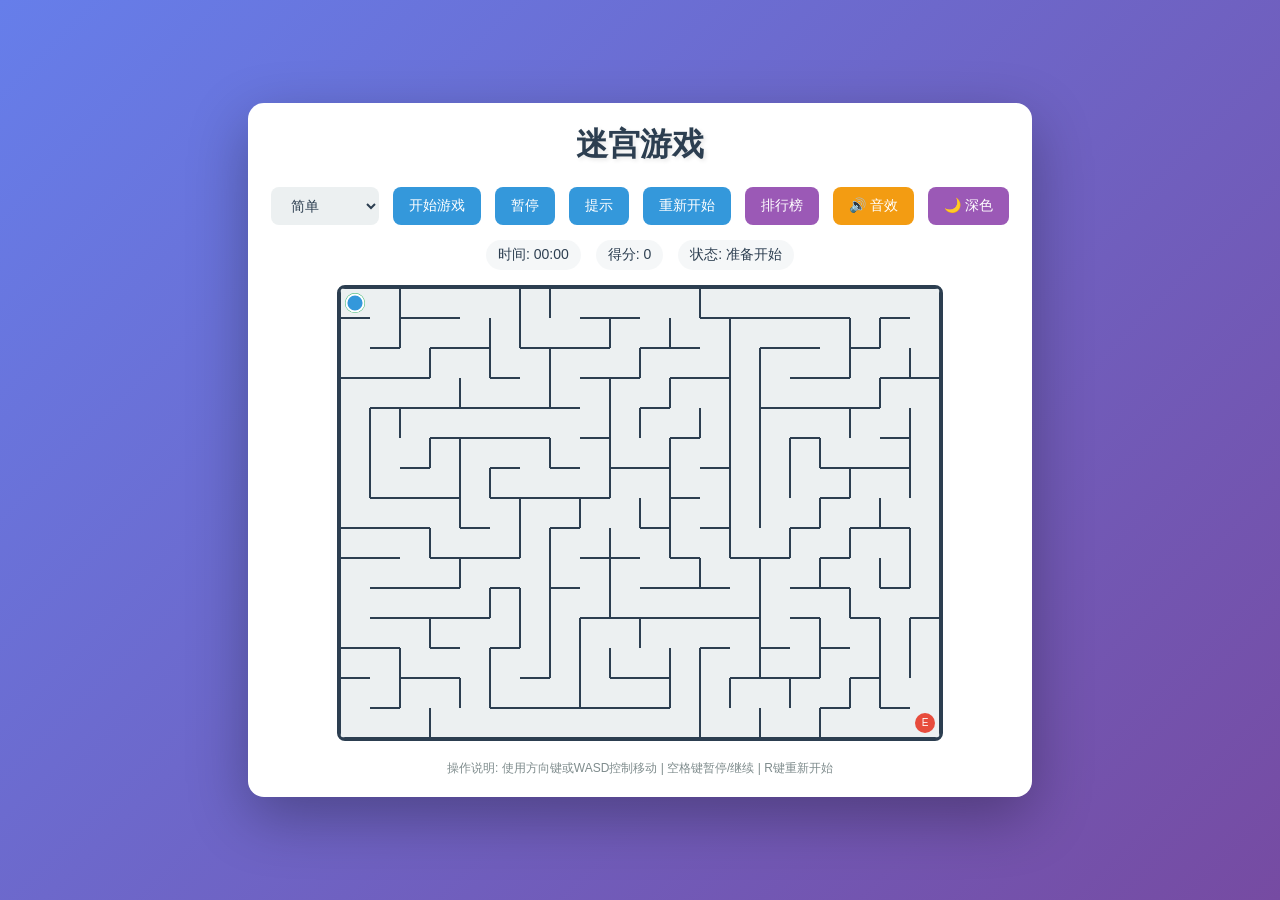
==== MazeGame.html @ a6cf8838 "修改文件名" ====
<!DOCTYPE html>
<html lang="zh-CN">
<head>
    <meta charset="UTF-8">
    <meta name="viewport" content="width=device-width, initial-scale=1.0">
    <title>迷宫游戏</title>
    <style>
        * {
            margin: 0;
            padding: 0;
            box-sizing: border-box;
        }

        :root {
            --bg-gradient-start: #667eea;
            --bg-gradient-end: #764ba2;
            --container-bg: white;
            --text-color: #2c3e50;
            --primary-color: #3498db;
            --success-color: #27ae60;
            --danger-color: #e74c3c;
        }

        body.dark-theme {
            --bg-gradient-start: #1a1a2e;
            --bg-gradient-end: #16213e;
            --container-bg: #1f1f3a;
            --text-color: #ecf0f1;
            --primary-color: #3498db;
            --success-color: #27ae60;
            --danger-color: #e74c3c;
        }

        body {
            font-family: 'Segoe UI', Tahoma, Geneva, Verdana, sans-serif;
            background: linear-gradient(135deg, var(--bg-gradient-start) 0%, var(--bg-gradient-end) 100%);
            min-height: 100vh;
            display: flex;
            justify-content: center;
            align-items: center;
            transition: all 0.3s ease;
        }

        .container {
            background: var(--container-bg);
            border-radius: 16px;
            padding: 20px;
            box-shadow: 0 20px 60px rgba(0, 0, 0, 0.3);
            text-align: center;
            max-width: 90vw;
        }

        header h1 {
            color: var(--text-color);
            margin-bottom: 20px;
            font-size: 2em;
            text-shadow: 2px 2px 4px rgba(0, 0, 0, 0.1);
        }

        .controls {
            margin-bottom: 15px;
            display: flex;
            flex-wrap: wrap;
            justify-content: center;
            gap: 8px;
        }

        .controls select,
        .controls button {
            padding: 10px 16px;
            margin: 0 3px;
            border: none;
            border-radius: 8px;
            font-size: 14px;
            cursor: pointer;
            transition: all 0.3s ease;
        }

        .controls select {
            background: #ecf0f1;
            color: #2c3e50;
        }

        body.dark-theme .controls select {
            background: #2c3e50;
            color: #ecf0f1;
        }

        .controls button {
            background: var(--primary-color);
            color: white;
        }

        .controls button:hover {
            transform: translateY(-2px);
            box-shadow: 0 4px 12px rgba(0, 0, 0, 0.2);
        }

        .controls button:active {
            transform: translateY(0);
        }

        .theme-btn {
            background: #9b59b6 !important;
        }

        .sound-btn {
            background: #f39c12 !important;
        }

        .status-bar {
            display: flex;
            justify-content: center;
            gap: 15px;
            margin-bottom: 15px;
            font-size: 14px;
            color: var(--text-color);
            flex-wrap: wrap;
        }

        .status-item {
            background: rgba(236, 240, 241, 0.5);
            padding: 6px 12px;
            border-radius: 20px;
        }

        body.dark-theme .status-item {
            background: rgba(44, 62, 80, 0.5);
        }

        #mazeCanvas {
            border: 3px solid #2c3e50;
            border-radius: 8px;
            background: #ecf0f1;
            max-width: 100%;
            touch-action: none;
        }

        .instructions {
            margin-top: 15px;
            color: #7f8c8d;
            font-size: 12px;
        }

        .modal {
            display: none;
            position: fixed;
            z-index: 1000;
            left: 0;
            top: 0;
            width: 100%;
            height: 100%;
            background-color: rgba(0, 0, 0, 0.7);
            justify-content: center;
            align-items: center;
        }

        .modal-content {
            background: var(--container-bg);
            padding: 30px;
            border-radius: 16px;
            text-align: center;
            animation: fadeIn 0.3s ease;
            max-width: 90%;
            width: 320px;
        }

        @keyframes fadeIn {
            from {
                opacity: 0;
                transform: scale(0.8);
            }
            to {
                opacity: 1;
                transform: scale(1);
            }
        }

        .modal-content h2 {
            color: var(--success-color);
            margin-bottom: 15px;
            font-size: 1.8em;
        }

        .modal-content p {
            color: var(--text-color);
            font-size: 1.1em;
            margin-bottom: 10px;
        }

        .modal-content button {
            margin-top: 15px;
            padding: 10px 30px;
            font-size: 14px;
            background: var(--success-color);
            color: white;
            border: none;
            border-radius: 8px;
            cursor: pointer;
            transition: all 0.3s ease;
        }

        .modal-content button:hover {
            transform: translateY(-2px);
            box-shadow: 0 4px 12px rgba(0, 0, 0, 0.2);
        }

        .leaderboard-btn {
            background: #9b59b6 !important;
        }

        .leaderboard-modal .modal-content {
            max-height: 80vh;
            overflow-y: auto;
        }

        .leaderboard-table {
            width: 100%;
            margin-top: 15px;
            border-collapse: collapse;
        }

        .leaderboard-table th,
        .leaderboard-table td {
            padding: 8px;
            text-align: left;
            border-bottom: 1px solid #ecf0f1;
            color: var(--text-color);
        }

        .leaderboard-table th {
            color: #7f8c8d;
            font-weight: normal;
        }

        .gold { color: #f1c40f; }
        .silver { color: #95a5a6; }
        .bronze { color: #cd7f32; }

        .touch-controls {
            display: none;
            grid-template-columns: repeat(3, 1fr);
            gap: 10px;
            max-width: 200px;
            margin: 15px auto 0;
        }

        .touch-btn {
            width: 50px;
            height: 50px;
            border-radius: 50%;
            background: var(--primary-color);
            color: white;
            border: none;
            font-size: 20px;
            cursor: pointer;
            transition: all 0.1s ease;
            box-shadow: 0 4px 10px rgba(0, 0, 0, 0.2);
        }

        .touch-btn:active {
            transform: scale(0.9);
        }

        .touch-btn.up { grid-column: 2; grid-row: 1; }
        .touch-btn.left { grid-column: 1; grid-row: 2; }
        .touch-btn.down { grid-column: 2; grid-row: 2; }
        .touch-btn.right { grid-column: 3; grid-row: 2; }

        @media (max-width: 600px) {
            .touch-controls {
                display: grid;
            }
            header h1 {
                font-size: 1.5em;
            }
            .controls {
                gap: 5px;
            }
            .controls select,
            .controls button {
                padding: 8px 12px;
                font-size: 12px;
            }
        }
    </style>
</head>
<body>
    <div class="container">
        <header>
            <h1>迷宫游戏</h1>
        </header>
        
        <div class="controls">
            <select id="difficulty">
                <option value="easy">简单</option>
                <option value="medium">中等</option>
                <option value="hard">困难</option>
                <option value="extreme">超级困难</option>
                <option value="hell">地狱</option>
            </select>
            <button id="startBtn">开始游戏</button>
            <button id="pauseBtn">暂停</button>
            <button id="hintBtn">提示</button>
            <button id="resetBtn">重新开始</button>
            <button id="leaderboardBtn" class="leaderboard-btn">排行榜</button>
            <button id="soundBtn" class="sound-btn">🔊 音效</button>
            <button id="themeBtn" class="theme-btn">🌙 深色</button>
        </div>
        
        <div class="status-bar">
            <span class="status-item">时间: <span id="timer">00:00</span></span>
            <span class="status-item">得分: <span id="score">0</span></span>
            <span class="status-item">状态: <span id="gameStatus">准备开始</span></span>
        </div>
        
        <canvas id="mazeCanvas"></canvas>
        
        <div class="instructions">
            <p>操作说明: 使用方向键或WASD控制移动 | 空格键暂停/继续 | R键重新开始</p>
        </div>
        
        <div class="touch-controls">
            <button class="touch-btn up">↑</button>
            <button class="touch-btn left">←</button>
            <button class="touch-btn down">↓</button>
            <button class="touch-btn right">→</button>
        </div>
        
        <div id="winModal" class="modal">
            <div class="modal-content">
                <h2>🎉 恭喜通关！</h2>
                <p>用时: <span id="winTime">00:00</span></p>
                <p>得分: <span id="winScore">0</span></p>
                <button id="playAgainBtn">再玩一次</button>
            </div>
        </div>
        
        <div id="leaderboardModal" class="modal leaderboard-modal">
            <div class="modal-content">
                <h2>🏆 排行榜</h2>
                <table class="leaderboard-table">
                    <thead>
                        <tr>
                            <th>排名</th>
                            <th>难度</th>
                            <th>时间</th>
                            <th>得分</th>
                        </tr>
                    </thead>
                    <tbody id="leaderboardBody">
                    </tbody>
                </table>
                <button id="closeLeaderboardBtn">关闭</button>
            </div>
        </div>
    </div>
    
    <script>
        class SoundManager {
            constructor() {
                this.audioContext = null;
                this.enabled = true;
                this.init();
            }

            init() {
                try {
                    this.audioContext = new (window.AudioContext || window.webkitAudioContext)();
                } catch (e) {
                    console.log('Web Audio API not supported');
                }
            }

            play(frequency, duration, type = 'sine', volume = 0.1) {
                if (!this.enabled || !this.audioContext) return;
                
                const oscillator = this.audioContext.createOscillator();
                const gainNode = this.audioContext.createGain();
                
                oscillator.connect(gainNode);
                gainNode.connect(this.audioContext.destination);
                
                oscillator.type = type;
                oscillator.frequency.setValueAtTime(frequency, this.audioContext.currentTime);
                
                gainNode.gain.setValueAtTime(volume, this.audioContext.currentTime);
                gainNode.gain.exponentialRampToValueAtTime(0.001, this.audioContext.currentTime + duration);
                
                oscillator.start(this.audioContext.currentTime);
                oscillator.stop(this.audioContext.currentTime + duration);
            }

            playMove() {
                this.play(440, 0.05, 'sine', 0.05);
            }

            playWall() {
                this.play(200, 0.1, 'sawtooth', 0.08);
            }

            playWin() {
                const notes = [523.25, 659.25, 783.99, 1046.50];
                notes.forEach((freq, i) => {
                    setTimeout(() => this.play(freq, 0.3, 'sine', 0.1), i * 150);
                });
            }

            playHint() {
                this.play(880, 0.15, 'square', 0.05);
            }

            toggle() {
                this.enabled = !this.enabled;
                return this.enabled;
            }
        }

        class MazeGenerator {
            constructor(rows, cols) {
                this.rows = rows;
                this.cols = cols;
                this.maze = [];
            }

            generate() {
                this.initMaze();
                this.recursiveBacktrack(0, 0);
                return this.maze;
            }

            initMaze() {
                for (let r = 0; r < this.rows; r++) {
                    this.maze[r] = [];
                    for (let c = 0; c < this.cols; c++) {
                        this.maze[r][c] = {
                            top: true,
                            right: true,
                            bottom: true,
                            left: true,
                            visited: false
                        };
                    }
                }
            }

            recursiveBacktrack(row, col) {
                this.maze[row][col].visited = true;
                const directions = this.getRandomDirections();

                for (const dir of directions) {
                    const [newRow, newCol] = this.getNeighbor(row, col, dir);

                    if (this.isValidCell(newRow, newCol) && !this.maze[newRow][newCol].visited) {
                        this.removeWall(row, col, dir);
                        this.recursiveBacktrack(newRow, newCol);
                    }
                }
            }

            getRandomDirections() {
                const directions = ['top', 'right', 'bottom', 'left'];
                for (let i = directions.length - 1; i > 0; i--) {
                    const j = Math.floor(Math.random() * (i + 1));
                    [directions[i], directions[j]] = [directions[j], directions[i]];
                }
                return directions;
            }

            getNeighbor(row, col, direction) {
                switch (direction) {
                    case 'top': return [row - 1, col];
                    case 'right': return [row, col + 1];
                    case 'bottom': return [row + 1, col];
                    case 'left': return [row, col - 1];
                    default: return [row, col];
                }
            }

            isValidCell(row, col) {
                return row >= 0 && row < this.rows && col >= 0 && col < this.cols;
            }

            removeWall(row, col, direction) {
                const oppositeDir = {
                    'top': 'bottom',
                    'right': 'left',
                    'bottom': 'top',
                    'left': 'right'
                };

                this.maze[row][col][direction] = false;
                const [newRow, newCol] = this.getNeighbor(row, col, direction);
                if (this.isValidCell(newRow, newCol)) {
                    this.maze[newRow][newCol][oppositeDir[direction]] = false;
                }
            }

            canMove(row, col, direction) {
                if (!this.isValidCell(row, col)) return false;
                return !this.maze[row][col][direction];
            }
        }

        class PathFinder {
            constructor(maze) {
                this.maze = maze;
            }

            findPath(start, end) {
                const openList = [start];
                const closedList = [];
                const cameFrom = {};
                const gScore = {};
                const fScore = {};

                const startKey = `${start.x},${start.y}`;
                gScore[startKey] = 0;
                fScore[startKey] = this.heuristic(start, end);

                while (openList.length > 0) {
                    const current = this.getLowestFScore(openList, fScore);
                    const currentKey = `${current.x},${current.y}`;

                    if (current.x === end.x && current.y === end.y) {
                        return this.reconstructPath(cameFrom, current);
                    }

                    this.removeFromList(openList, current);
                    closedList.push(current);

                    for (const neighbor of this.getNeighbors(current)) {
                        const neighborKey = `${neighbor.x},${neighbor.y}`;
                        
                        if (this.contains(closedList, neighbor)) continue;

                        const tentativeG = gScore[currentKey] + 1;

                        if (!this.contains(openList, neighbor)) {
                            openList.push(neighbor);
                        } else if (tentativeG >= (gScore[neighborKey] || Infinity)) {
                            continue;
                        }

                        cameFrom[neighborKey] = current;
                        gScore[neighborKey] = tentativeG;
                        fScore[neighborKey] = tentativeG + this.heuristic(neighbor, end);
                    }
                }
                return null;
            }

            heuristic(a, b) {
                return Math.abs(a.x - b.x) + Math.abs(a.y - b.y);
            }

            getLowestFScore(list, fScore) {
                let lowest = list[0];
                let lowestScore = fScore[`${lowest.x},${lowest.y}`] || Infinity;

                for (const item of list) {
                    const score = fScore[`${item.x},${item.y}`] || Infinity;
                    if (score < lowestScore) {
                        lowest = item;
                        lowestScore = score;
                    }
                }
                return lowest;
            }

            removeFromList(list, item) {
                const index = list.findIndex(i => i.x === item.x && i.y === item.y);
                if (index !== -1) {
                    list.splice(index, 1);
                }
            }

            contains(list, item) {
                return list.some(i => i.x === item.x && i.y === item.y);
            }

            getNeighbors(cell) {
                const neighbors = [];
                const directions = [
                    { dx: 0, dy: -1 },
                    { dx: 0, dy: 1 },
                    { dx: -1, dy: 0 },
                    { dx: 1, dy: 0 }
                ];

                for (const dir of directions) {
                    const newX = cell.x + dir.dx;
                    const newY = cell.y + dir.dy;

                    if (this.isValidMove(cell.x, cell.y, dir)) {
                        neighbors.push({ x: newX, y: newY });
                    }
                }
                return neighbors;
            }

            isValidMove(x, y, direction) {
                if (y < 0 || y >= this.maze.length || x < 0 || x >= this.maze[0].length) {
                    return false;
                }

                const cell = this.maze[y][x];
                let wallKey;

                if (direction.dx === 0 && direction.dy === -1) wallKey = 'top';
                else if (direction.dx === 0 && direction.dy === 1) wallKey = 'bottom';
                else if (direction.dx === -1 && direction.dy === 0) wallKey = 'left';
                else if (direction.dx === 1 && direction.dy === 0) wallKey = 'right';

                return !cell[wallKey];
            }

            reconstructPath(cameFrom, current) {
                const path = [current];
                let key = `${current.x},${current.y}`;

                while (cameFrom[key]) {
                    current = cameFrom[key];
                    path.unshift(current);
                    key = `${current.x},${current.y}`;
                }

                return path;
            }
        }

        class Renderer {
            constructor(canvas) {
                this.canvas = canvas;
                this.ctx = canvas.getContext('2d');
                this.colors = {
                    wall: '#2c3e50',
                    path: '#ecf0f1',
                    start: '#27ae60',
                    end: '#e74c3c',
                    player: '#3498db',
                    hint: '#f1c40f',
                    trail: 'rgba(149, 165, 166, 0.5)'
                };
            }

            setSize(width, height) {
                this.canvas.width = width;
                this.canvas.height = height;
            }

            drawMaze(maze, cellSize) {
                const ctx = this.ctx;
                const rows = maze.length;
                const cols = maze[0].length;

                ctx.fillStyle = this.colors.path;
                ctx.fillRect(0, 0, this.canvas.width, this.canvas.height);

                ctx.strokeStyle = this.colors.wall;
                ctx.lineWidth = 2;

                for (let row = 0; row < rows; row++) {
                    for (let col = 0; col < cols; col++) {
                        const x = col * cellSize;
                        const y = row * cellSize;
                        const cell = maze[row][col];

                        if (cell.top) {
                            ctx.beginPath();
                            ctx.moveTo(x, y);
                            ctx.lineTo(x + cellSize, y);
                            ctx.stroke();
                        }
                        if (cell.right) {
                            ctx.beginPath();
                            ctx.moveTo(x + cellSize, y);
                            ctx.lineTo(x + cellSize, y + cellSize);
                            ctx.stroke();
                        }
                        if (cell.bottom) {
                            ctx.beginPath();
                            ctx.moveTo(x + cellSize, y + cellSize);
                            ctx.lineTo(x, y + cellSize);
                            ctx.stroke();
                        }
                        if (cell.left) {
                            ctx.beginPath();
                            ctx.moveTo(x, y + cellSize);
                            ctx.lineTo(x, y);
                            ctx.stroke();
                        }
                    }
                }
            }

            drawStart(startX, startY, cellSize) {
                const ctx = this.ctx;
                const x = startX * cellSize + cellSize / 2;
                const y = startY * cellSize + cellSize / 2;
                const radius = cellSize / 3;

                ctx.fillStyle = this.colors.start;
                ctx.beginPath();
                ctx.arc(x, y, radius, 0, Math.PI * 2);
                ctx.fill();

                ctx.fillStyle = 'white';
                ctx.font = `${cellSize / 3}px Arial`;
                ctx.textAlign = 'center';
                ctx.textBaseline = 'middle';
                ctx.fillText('S', x, y);
            }

            drawEnd(endX, endY, cellSize) {
                const ctx = this.ctx;
                const x = endX * cellSize + cellSize / 2;
                const y = endY * cellSize + cellSize / 2;
                const radius = cellSize / 3;

                ctx.fillStyle = this.colors.end;
                ctx.beginPath();
                ctx.arc(x, y, radius, 0, Math.PI * 2);
                ctx.fill();

                ctx.fillStyle = 'white';
                ctx.font = `${cellSize / 3}px Arial`;
                ctx.textAlign = 'center';
                ctx.textBaseline = 'middle';
                ctx.fillText('E', x, y);
            }

            drawPlayer(playerX, playerY, cellSize) {
                const ctx = this.ctx;
                const x = playerX * cellSize + cellSize / 2;
                const y = playerY * cellSize + cellSize / 2;
                const radius = cellSize / 3.5;

                ctx.fillStyle = this.colors.player;
                ctx.beginPath();
                ctx.arc(x, y, radius, 0, Math.PI * 2);
                ctx.fill();

                ctx.strokeStyle = 'white';
                ctx.lineWidth = 2;
                ctx.beginPath();
                ctx.arc(x, y, radius, 0, Math.PI * 2);
                ctx.stroke();
            }

            drawTrail(trail, cellSize) {
                const ctx = this.ctx;
                ctx.fillStyle = this.colors.trail;

                for (const pos of trail) {
                    const x = pos.x * cellSize + cellSize / 4;
                    const y = pos.y * cellSize + cellSize / 4;
                    ctx.fillRect(x, y, cellSize / 2, cellSize / 2);
                }
            }

            drawHint(path, cellSize) {
                const ctx = this.ctx;
                ctx.fillStyle = this.colors.hint;

                for (const pos of path) {
                    const x = pos.x * cellSize + cellSize / 4;
                    const y = pos.y * cellSize + cellSize / 4;
                    ctx.fillRect(x, y, cellSize / 2, cellSize / 2);
                }
            }

            clear() {
                this.ctx.clearRect(0, 0, this.canvas.width, this.canvas.height);
            }
        }

        class Timer {
            constructor() {
                this.seconds = 0;
                this.intervalId = null;
                this.isRunning = false;
            }

            start() {
                if (this.isRunning) return;
                this.isRunning = true;
                this.intervalId = setInterval(() => {
                    this.seconds++;
                    this.onTick?.(this.seconds);
                }, 1000);
            }

            stop() {
                if (!this.isRunning) return;
                this.isRunning = false;
                clearInterval(this.intervalId);
            }

            reset() {
                this.stop();
                this.seconds = 0;
                this.onTick?.(this.seconds);
            }

            getTime() {
                return this.seconds;
            }

            formatTime(seconds) {
                const mins = Math.floor(seconds / 60);
                const secs = seconds % 60;
                return `${mins.toString().padStart(2, '0')}:${secs.toString().padStart(2, '0')}`;
            }
        }

        class Leaderboard {
            constructor() {
                this.entries = this.load();
            }

            load() {
                try {
                    const data = localStorage.getItem('mazeGameLeaderboard');
                    return data ? JSON.parse(data) : [];
                } catch {
                    return [];
                }
            }

            save() {
                localStorage.setItem('mazeGameLeaderboard', JSON.stringify(this.entries));
            }

            addEntry(difficulty, time, score) {
                const entry = {
                    difficulty,
                    time,
                    score,
                    date: new Date().toLocaleDateString('zh-CN')
                };
                this.entries.push(entry);
                this.entries.sort((a, b) => b.score - a.score);
                this.entries = this.entries.slice(0, 10);
                this.save();
            }

            getEntries() {
                return this.entries;
            }

            clear() {
                this.entries = [];
                this.save();
            }
        }

        class GameController {
            constructor(renderer, timer, soundManager, leaderboard) {
                this.renderer = renderer;
                this.timer = timer;
                this.soundManager = soundManager;
                this.leaderboard = leaderboard;
                this.maze = null;
                this.mazeGenerator = null;
                this.pathFinder = null;
                this.player = { x: 0, y: 0, trail: [] };
                this.start = { x: 0, y: 0 };
                this.end = { x: 0, y: 0 };
                this.hintPath = [];
                this.score = 0;
                this.status = 'idle';
                this.difficulty = 'medium';
                this.cellSize = 30;

                this.difficultyConfig = {
                    easy: { rows: 10, cols: 15, cellSize: 40 },
                    medium: { rows: 15, cols: 20, cellSize: 30 },
                    hard: { rows: 20, cols: 30, cellSize: 25 },
                    extreme: { rows: 25, cols: 35, cellSize: 22 },
                    hell: { rows: 30, cols: 45, cellSize: 18 }
                };

                this.onStatusChange = null;
                this.onScoreChange = null;
            }

            init(difficulty) {
                this.difficulty = difficulty || this.difficulty;
                const config = this.difficultyConfig[this.difficulty];
                this.cellSize = config.cellSize;

                this.mazeGenerator = new MazeGenerator(config.rows, config.cols);
                this.maze = this.mazeGenerator.generate();

                this.start = { x: 0, y: 0 };
                this.end = { x: config.cols - 1, y: config.rows - 1 };

                this.player = { x: 0, y: 0, trail: [{ x: 0, y: 0 }] };
                this.hintPath = [];
                this.score = 0;
                this.status = 'idle';

                this.pathFinder = new PathFinder(this.maze);

                const width = config.cols * this.cellSize;
                const height = config.rows * this.cellSize;
                this.renderer.setSize(width, height);

                this.render();
                this.updateStatus('准备开始');
                this.updateScore(0);
            }

            startGame() {
                if (this.status === 'playing') return;

                this.timer.reset();
                this.timer.start();
                this.status = 'playing';
                this.updateStatus('游戏中');
                this.updateScore(this.calculateScore());
            }

            pauseGame() {
                if (this.status !== 'playing') return;

                this.timer.stop();
                this.status = 'paused';
                this.updateStatus('已暂停');
            }

            resumeGame() {
                if (this.status !== 'paused') return;

                this.timer.start();
                this.status = 'playing';
                this.updateStatus('游戏中');
            }

            resetGame() {
                this.timer.reset();
                this.init(this.difficulty);
            }

            movePlayer(direction) {
                if (this.status !== 'playing') return;

                let newX = this.player.x;
                let newY = this.player.y;

                switch (direction) {
                    case 'up': newY--; break;
                    case 'down': newY++; break;
                    case 'left': newX--; break;
                    case 'right': newX++; break;
                }

                if (this.canMove(newX, newY, direction)) {
                    this.player.x = newX;
                    this.player.y = newY;
                    this.soundManager.playMove();

                    const pos = { x: newX, y: newY };
                    const trailIndex = this.player.trail.findIndex(p => p.x === newX && p.y === newY);
                    if (trailIndex !== -1) {
                        this.player.trail = this.player.trail.slice(0, trailIndex + 1);
                    } else {
                        this.player.trail.push(pos);
                    }

                    this.render();
                    this.updateScore(this.calculateScore());

                    if (this.player.x === this.end.x && this.player.y === this.end.y) {
                        this.win();
                    }
                } else {
                    this.soundManager.playWall();
                }
            }

            canMove(x, y, direction) {
                if (y < 0 || y >= this.maze.length || x < 0 || x >= this.maze[0].length) {
                    return false;
                }

                const oppositeDir = {
                    'up': 'bottom',
                    'down': 'top',
                    'left': 'right',
                    'right': 'left'
                };

                const currentCell = this.maze[this.player.y][this.player.x];
                const targetCell = this.maze[y][x];
                
                return !currentCell[direction] && !targetCell[oppositeDir[direction]];
            }

            showHint() {
                if (this.status !== 'playing') return;

                const path = this.pathFinder.findPath(
                    { x: this.player.x, y: this.player.y },
                    { x: this.end.x, y: this.end.y }
                );

                if (path) {
                    this.hintPath = path.slice(1);
                    this.score = Math.max(0, this.score - 100);
                    this.updateScore(this.score);
                    this.soundManager.playHint();
                    this.render();

                    setTimeout(() => {
                        this.hintPath = [];
                        this.render();
                    }, 3000);
                }
            }

            win() {
                this.timer.stop();
                this.status = 'completed';
                this.updateStatus('通关！');
                this.updateScore(this.calculateScore());
                this.soundManager.playWin();

                const time = this.timer.formatTime(this.timer.getTime());
                this.leaderboard.addEntry(this.difficulty, time, this.score);

                if (this.onWin) {
                    this.onWin({
                        time,
                        score: this.score
                    });
                }
            }

            calculateScore() {
                const baseScore = 1000;
                const timePenalty = this.timer.getTime();
                const difficultyBonus = {
                    easy: 0,
                    medium: 200,
                    hard: 500,
                    extreme: 1000,
                    hell: 2000
                };

                return Math.max(0, baseScore - timePenalty + difficultyBonus[this.difficulty]);
            }

            render() {
                this.renderer.clear();
                this.renderer.drawMaze(this.maze, this.cellSize);
                this.renderer.drawStart(this.start.x, this.start.y, this.cellSize);
                this.renderer.drawEnd(this.end.x, this.end.y, this.cellSize);
                
                if (this.player.trail.length > 1) {
                    this.renderer.drawTrail(this.player.trail, this.cellSize);
                }
                
                if (this.hintPath.length > 0) {
                    this.renderer.drawHint(this.hintPath, this.cellSize);
                }
                
                this.renderer.drawPlayer(this.player.x, this.player.y, this.cellSize);
            }

            updateStatus(status) {
                if (this.onStatusChange) {
                    this.onStatusChange(status);
                }
            }

            updateScore(score) {
                if (this.onScoreChange) {
                    this.onScoreChange(score);
                }
            }
        }

        document.addEventListener('DOMContentLoaded', () => {
            const canvas = document.getElementById('mazeCanvas');
            const difficultySelect = document.getElementById('difficulty');
            const startBtn = document.getElementById('startBtn');
            const pauseBtn = document.getElementById('pauseBtn');
            const hintBtn = document.getElementById('hintBtn');
            const resetBtn = document.getElementById('resetBtn');
            const timerDisplay = document.getElementById('timer');
            const scoreDisplay = document.getElementById('score');
            const gameStatusDisplay = document.getElementById('gameStatus');
            const winModal = document.getElementById('winModal');
            const winTimeDisplay = document.getElementById('winTime');
            const winScoreDisplay = document.getElementById('winScore');
            const playAgainBtn = document.getElementById('playAgainBtn');
            const leaderboardBtn = document.getElementById('leaderboardBtn');
            const leaderboardModal = document.getElementById('leaderboardModal');
            const leaderboardBody = document.getElementById('leaderboardBody');
            const closeLeaderboardBtn = document.getElementById('closeLeaderboardBtn');
            const soundBtn = document.getElementById('soundBtn');
            const themeBtn = document.getElementById('themeBtn');
            const touchBtns = document.querySelectorAll('.touch-btn');

            const renderer = new Renderer(canvas);
            const timer = new Timer();
            const soundManager = new SoundManager();
            const leaderboard = new Leaderboard();
            const game = new GameController(renderer, timer, soundManager, leaderboard);

            timer.onTick = (seconds) => {
                timerDisplay.textContent = timer.formatTime(seconds);
                game.updateScore(game.calculateScore());
            };

            game.onStatusChange = (status) => {
                gameStatusDisplay.textContent = status;
            };

            game.onScoreChange = (score) => {
                scoreDisplay.textContent = score;
            };

            game.onWin = (result) => {
                winTimeDisplay.textContent = result.time;
                winScoreDisplay.textContent = result.score;
                winModal.style.display = 'flex';
            };

            startBtn.addEventListener('click', () => {
                game.startGame();
            });

            pauseBtn.addEventListener('click', () => {
                if (game.status === 'playing') {
                    game.pauseGame();
                    pauseBtn.textContent = '继续';
                } else if (game.status === 'paused') {
                    game.resumeGame();
                    pauseBtn.textContent = '暂停';
                }
            });

            hintBtn.addEventListener('click', () => {
                game.showHint();
            });

            resetBtn.addEventListener('click', () => {
                pauseBtn.textContent = '暂停';
                winModal.style.display = 'none';
                game.resetGame();
            });

            difficultySelect.addEventListener('change', () => {
                pauseBtn.textContent = '暂停';
                winModal.style.display = 'none';
                game.init(difficultySelect.value);
            });

            playAgainBtn.addEventListener('click', () => {
                winModal.style.display = 'none';
                pauseBtn.textContent = '暂停';
                game.init(difficultySelect.value);
            });

            soundBtn.addEventListener('click', () => {
                const enabled = soundManager.toggle();
                soundBtn.textContent = enabled ? '🔊 音效' : '🔇 静音';
            });

            themeBtn.addEventListener('click', () => {
                document.body.classList.toggle('dark-theme');
                const isDark = document.body.classList.contains('dark-theme');
                themeBtn.textContent = isDark ? '☀️ 浅色' : '🌙 深色';
            });

            leaderboardBtn.addEventListener('click', () => {
                showLeaderboard();
                leaderboardModal.style.display = 'flex';
            });

            closeLeaderboardBtn.addEventListener('click', () => {
                leaderboardModal.style.display = 'none';
            });

            touchBtns.forEach(btn => {
                btn.addEventListener('click', (e) => {
                    const direction = e.target.classList.contains('up') ? 'up' :
                                      e.target.classList.contains('down') ? 'down' :
                                      e.target.classList.contains('left') ? 'left' : 'right';
                    game.movePlayer(direction);
                });
            });

            document.addEventListener('keydown', (e) => {
                if (winModal.style.display === 'flex' || leaderboardModal.style.display === 'flex') return;

                switch (e.key) {
                    case 'ArrowUp':
                    case 'w':
                    case 'W':
                        e.preventDefault();
                        game.movePlayer('up');
                        break;
                    case 'ArrowDown':
                    case 's':
                    case 'S':
                        e.preventDefault();
                        game.movePlayer('down');
                        break;
                    case 'ArrowLeft':
                    case 'a':
                    case 'A':
                        e.preventDefault();
                        game.movePlayer('left');
                        break;
                    case 'ArrowRight':
                    case 'd':
                    case 'D':
                        e.preventDefault();
                        game.movePlayer('right');
                        break;
                    case ' ':
                        e.preventDefault();
                        if (game.status === 'playing') {
                            game.pauseGame();
                            pauseBtn.textContent = '继续';
                        } else if (game.status === 'paused') {
                            game.resumeGame();
                            pauseBtn.textContent = '暂停';
                        } else if (game.status === 'idle') {
                            game.startGame();
                        }
                        break;
                    case 'r':
                    case 'R':
                        e.preventDefault();
                        pauseBtn.textContent = '暂停';
                        game.resetGame();
                        break;
                }
            });

            function showLeaderboard() {
                const entries = leaderboard.getEntries();
                leaderboardBody.innerHTML = '';
                
                if (entries.length === 0) {
                    leaderboardBody.innerHTML = '<tr><td colspan="4" style="text-align: center;">暂无记录</td></tr>';
                    return;
                }

                entries.forEach((entry, index) => {
                    const row = document.createElement('tr');
                    const rankClass = index === 0 ? 'gold' : index === 1 ? 'silver' : index === 2 ? 'bronze' : '';
                    const difficultyText = entry.difficulty === 'easy' ? '简单' : 
                                          entry.difficulty === 'medium' ? '中等' : 
                                          entry.difficulty === 'hard' ? '困难' : 
                                          entry.difficulty === 'extreme' ? '超级困难' : '地狱';
                    
                    row.innerHTML = `
                        <td><span class="${rankClass}">${index + 1}</span></td>
                        <td>${difficultyText}</td>
                        <td>${entry.time}</td>
                        <td>${entry.score}</td>
                    `;
                    leaderboardBody.appendChild(row);
                });
            }

            const savedTheme = localStorage.getItem('mazeGameTheme');
            if (savedTheme === 'dark') {
                document.body.classList.add('dark-theme');
                themeBtn.textContent = '☀️ 浅色';
            }

            document.body.addEventListener('toggle', (e) => {
                if (e.target === document.body) {
                    const isDark = document.body.classList.contains('dark-theme');
                    localStorage.setItem('mazeGameTheme', isDark ? 'dark' : 'light');
                }
            }, true);

            game.init('medium');
        });
    </script>
</body>
</html>
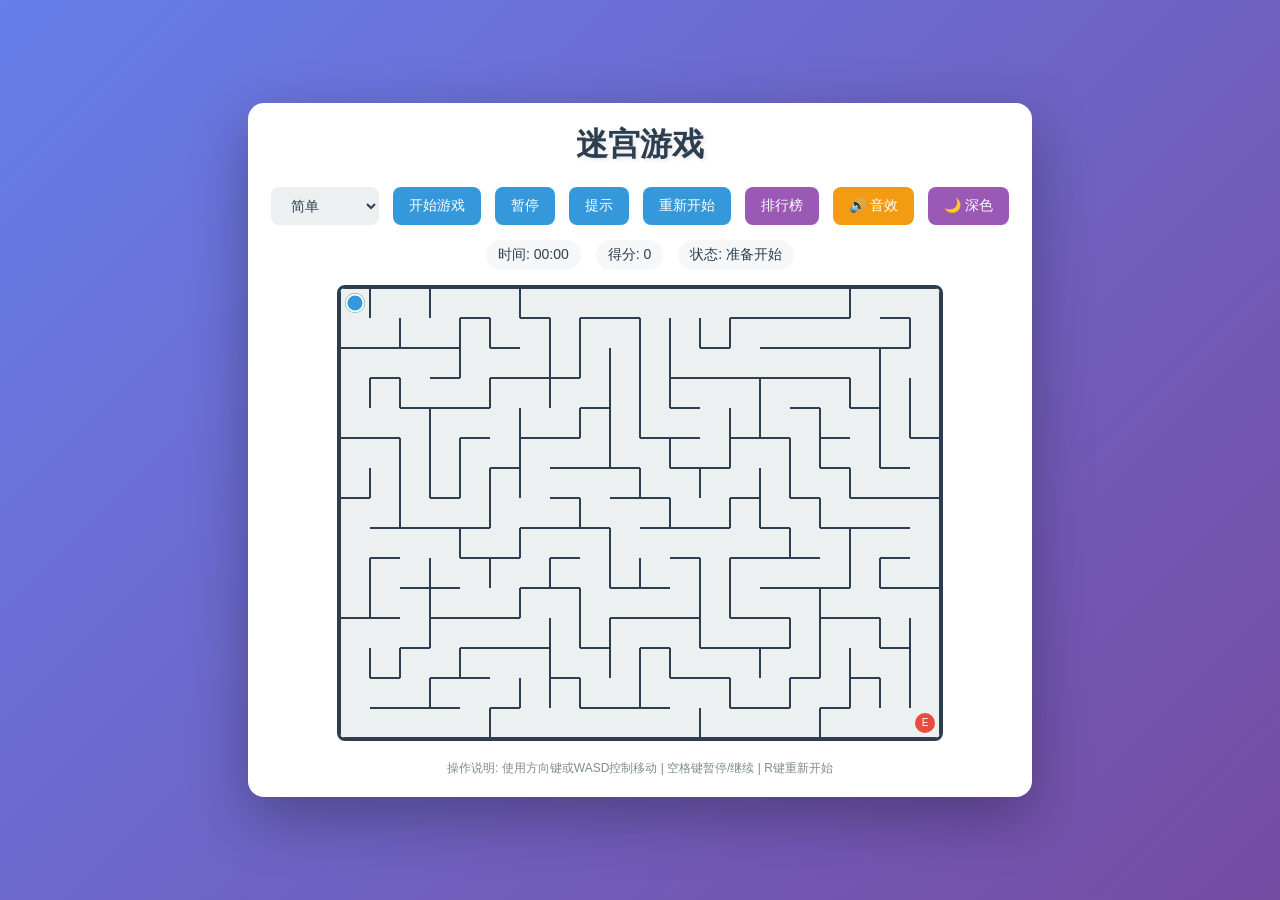
==== commit 36bbc855: "增加分支长度" ====
--- a/MazeGame.html
+++ b/MazeGame.html
@@ -417,15 +417,27 @@
         }
 
         class MazeGenerator {
-            constructor(rows, cols) {
+            constructor(rows, cols, difficulty = 'medium') {
                 this.rows = rows;
                 this.cols = cols;
+                this.difficulty = difficulty;
                 this.maze = [];
             }
 
             generate() {
                 this.initMaze();
+                
+                const level = {
+                    easy: 1,
+                    medium: 2,
+                    hard: 3,
+                    extreme: 4,
+                    hell: 5
+                }[this.difficulty] || 2;
+
                 this.recursiveBacktrack(0, 0);
+                this.addBranchPaths(level);
+                
                 return this.maze;
             }
 
@@ -455,6 +467,87 @@
                         this.removeWall(row, col, dir);
                         this.recursiveBacktrack(newRow, newCol);
                     }
+                }
+            }
+
+            addBranchPaths(level) {
+                const branchCount = {
+                    1: Math.floor((this.rows * this.cols) * 0.02),
+                    2: Math.floor((this.rows * this.cols) * 0.06),
+                    3: Math.floor((this.rows * this.cols) * 0.12),
+                    4: Math.floor((this.rows * this.cols) * 0.18),
+                    5: Math.floor((this.rows * this.cols) * 0.25)
+                }[level] || 5;
+
+                for (let i = 0; i < branchCount; i++) {
+                    this.createBranch();
+                }
+            }
+
+            createBranch() {
+                const availableCells = [];
+                for (let r = 1; r < this.rows - 1; r++) {
+                    for (let c = 1; c < this.cols - 1; c++) {
+                        const cell = this.maze[r][c];
+                        const openPaths = [cell.top, cell.right, cell.bottom, cell.left].filter(p => !p).length;
+                        if (openPaths >= 1 && openPaths <= 2) {
+                            availableCells.push({ row: r, col: c });
+                        }
+                    }
+                }
+
+                if (availableCells.length === 0) return;
+
+                const idx = Math.floor(Math.random() * availableCells.length);
+                const startCell = availableCells[idx];
+
+                this.growBranch(startCell.row, startCell.col);
+            }
+
+            growBranch(startRow, startCol) {
+                const maxLength = Math.floor(Math.random() * 12) + 6;
+                let row = startRow;
+                let col = startCol;
+                let prevRow = -1;
+                let prevCol = -1;
+
+                for (let i = 0; i < maxLength; i++) {
+                    const directions = this.getRandomDirections();
+                    let moved = false;
+
+                    for (const dir of directions) {
+                        const [newRow, newCol] = this.getNeighbor(row, col, dir);
+
+                        if (this.isValidCell(newRow, newCol) && 
+                            (newRow !== prevRow || newCol !== prevCol) &&
+                            this.maze[row][col][dir]) {
+                            
+                            const oppositeDir = { 'top': 'bottom', 'right': 'left', 'bottom': 'top', 'left': 'right' };
+                            
+                            if (this.maze[newRow][newCol][oppositeDir[dir]]) {
+                                const targetOpenPaths = [
+                                    this.maze[newRow][newCol].top,
+                                    this.maze[newRow][newCol].right,
+                                    this.maze[newRow][newCol].bottom,
+                                    this.maze[newRow][newCol].left
+                                ].filter(p => !p).length;
+
+                                if (targetOpenPaths === 0) {
+                                    this.maze[row][col][dir] = false;
+                                    this.maze[newRow][newCol][oppositeDir[dir]] = false;
+                                    
+                                    prevRow = row;
+                                    prevCol = col;
+                                    row = newRow;
+                                    col = newCol;
+                                    moved = true;
+                                    break;
+                                }
+                            }
+                        }
+                    }
+
+                    if (!moved) break;
                 }
             }
 
@@ -890,7 +983,7 @@
                 const config = this.difficultyConfig[this.difficulty];
                 this.cellSize = config.cellSize;
 
-                this.mazeGenerator = new MazeGenerator(config.rows, config.cols);
+                this.mazeGenerator = new MazeGenerator(config.rows, config.cols, this.difficulty);
                 this.maze = this.mazeGenerator.generate();
 
                 this.start = { x: 0, y: 0 };
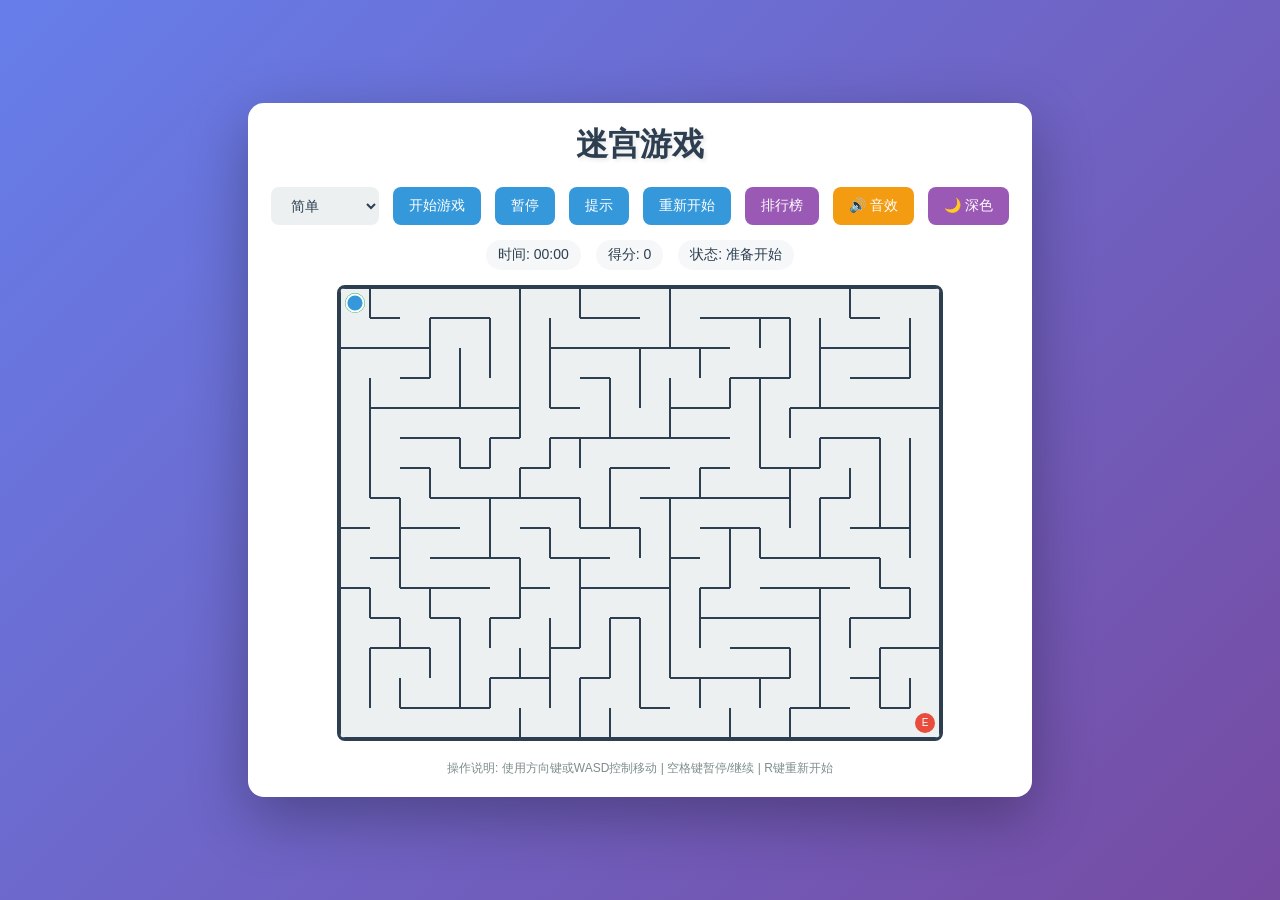
==== commit f6401c91: "增加分支长度" ====
--- a/MazeGame.html
+++ b/MazeGame.html
@@ -480,11 +480,11 @@
                 }[level] || 5;
 
                 for (let i = 0; i < branchCount; i++) {
-                    this.createBranch();
-                }
-            }
-
-            createBranch() {
+                    this.createBranch(level);
+                }
+            }
+
+            createBranch(level) {
                 const availableCells = [];
                 for (let r = 1; r < this.rows - 1; r++) {
                     for (let c = 1; c < this.cols - 1; c++) {
@@ -501,11 +501,21 @@
                 const idx = Math.floor(Math.random() * availableCells.length);
                 const startCell = availableCells[idx];
 
-                this.growBranch(startCell.row, startCell.col);
-            }
-
-            growBranch(startRow, startCol) {
-                const maxLength = Math.floor(Math.random() * 12) + 6;
+                this.growBranch(startCell.row, startCell.col, level);
+            }
+
+            growBranch(startRow, startCol, level) {
+                const branchLengths = {
+                    1: { min: 3, max: 8 },
+                    2: { min: 5, max: 12 },
+                    3: { min: 8, max: 18 },
+                    4: { min: 12, max: 25 },
+                    5: { min: 15, max: 35 }
+                };
+                
+                const lengthConfig = branchLengths[level] || { min: 5, max: 12 };
+                const range = lengthConfig.max - lengthConfig.min;
+                const maxLength = Math.floor(Math.random() * range) + lengthConfig.min;
                 let row = startRow;
                 let col = startCol;
                 let prevRow = -1;
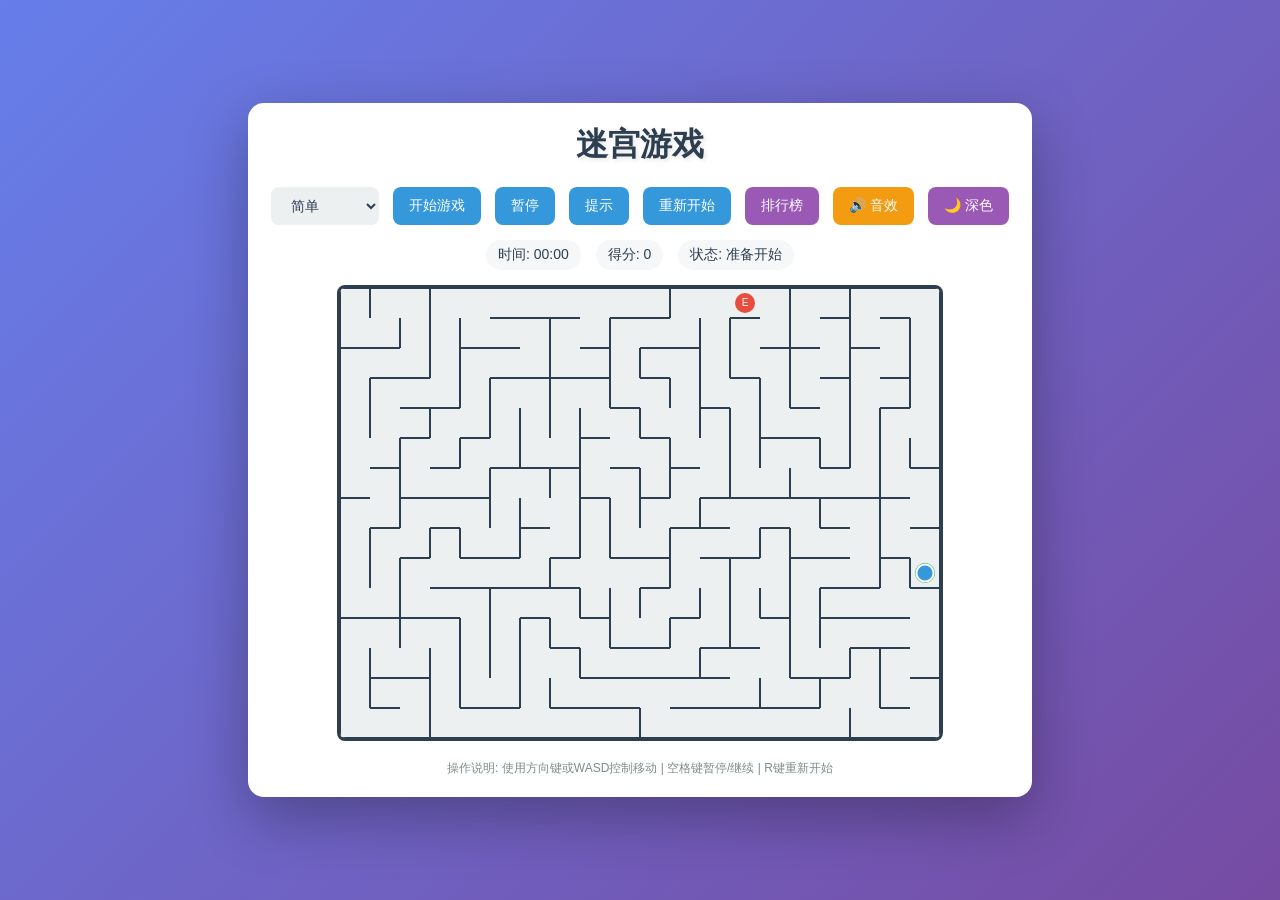
==== commit 3695c2aa: "增加难度" ====
--- a/MazeGame.html
+++ b/MazeGame.html
@@ -435,10 +435,59 @@
                     hell: 5
                 }[this.difficulty] || 2;
 
-                this.recursiveBacktrack(0, 0);
+                this.selectStartEnd();
+                this.recursiveBacktrack(this.startRow, this.startCol);
                 this.addBranchPaths(level);
                 
                 return this.maze;
+            }
+
+            selectStartEnd() {
+                const edges = ['top', 'bottom', 'left', 'right'];
+                let startEdge = edges[Math.floor(Math.random() * edges.length)];
+                let endEdge = edges[Math.floor(Math.random() * edges.length)];
+                
+                while (endEdge === startEdge) {
+                    endEdge = edges[Math.floor(Math.random() * edges.length)];
+                }
+
+                switch (startEdge) {
+                    case 'top':
+                        this.startRow = 0;
+                        this.startCol = Math.floor(Math.random() * (this.cols - 2)) + 1;
+                        break;
+                    case 'bottom':
+                        this.startRow = this.rows - 1;
+                        this.startCol = Math.floor(Math.random() * (this.cols - 2)) + 1;
+                        break;
+                    case 'left':
+                        this.startRow = Math.floor(Math.random() * (this.rows - 2)) + 1;
+                        this.startCol = 0;
+                        break;
+                    case 'right':
+                        this.startRow = Math.floor(Math.random() * (this.rows - 2)) + 1;
+                        this.startCol = this.cols - 1;
+                        break;
+                }
+
+                switch (endEdge) {
+                    case 'top':
+                        this.endRow = 0;
+                        this.endCol = Math.floor(Math.random() * (this.cols - 2)) + 1;
+                        break;
+                    case 'bottom':
+                        this.endRow = this.rows - 1;
+                        this.endCol = Math.floor(Math.random() * (this.cols - 2)) + 1;
+                        break;
+                    case 'left':
+                        this.endRow = Math.floor(Math.random() * (this.rows - 2)) + 1;
+                        this.endCol = 0;
+                        break;
+                    case 'right':
+                        this.endRow = Math.floor(Math.random() * (this.rows - 2)) + 1;
+                        this.endCol = this.cols - 1;
+                        break;
+                }
             }
 
             initMaze() {
@@ -472,16 +521,35 @@
 
             addBranchPaths(level) {
                 const branchCount = {
-                    1: Math.floor((this.rows * this.cols) * 0.02),
-                    2: Math.floor((this.rows * this.cols) * 0.06),
-                    3: Math.floor((this.rows * this.cols) * 0.12),
-                    4: Math.floor((this.rows * this.cols) * 0.18),
-                    5: Math.floor((this.rows * this.cols) * 0.25)
+                    1: Math.floor((this.rows * this.cols) * 0.04),
+                    2: Math.floor((this.rows * this.cols) * 0.08),
+                    3: Math.floor((this.rows * this.cols) * 0.14),
+                    4: Math.floor((this.rows * this.cols) * 0.22),
+                    5: Math.floor((this.rows * this.cols) * 0.32)
                 }[level] || 5;
 
                 for (let i = 0; i < branchCount; i++) {
                     this.createBranch(level);
                 }
+
+                if (level >= 2) {
+                    this.addEarlyBranches(level);
+                }
+
+                if (level >= 3) {
+                    this.addDetours(level);
+                }
+            }
+
+            getBranchDensity(row, col, level) {
+                const distToStart = Math.abs(row - this.startRow) + Math.abs(col - this.startCol);
+                const maxDist = this.rows + this.cols;
+                const progress = distToStart / maxDist;
+                
+                const baseDensity = { 1: 0.04, 2: 0.08, 3: 0.14, 4: 0.22, 5: 0.32 }[level] || 0.08;
+                const earlyBonus = progress < 0.2 ? 2.5 : progress < 0.4 ? 1.5 : 1;
+                
+                return baseDensity * earlyBonus;
             }
 
             createBranch(level) {
@@ -491,38 +559,97 @@
                         const cell = this.maze[r][c];
                         const openPaths = [cell.top, cell.right, cell.bottom, cell.left].filter(p => !p).length;
                         if (openPaths >= 1 && openPaths <= 2) {
-                            availableCells.push({ row: r, col: c });
+                            const density = this.getBranchDensity(r, c, level);
+                            if (Math.random() < density * 2) {
+                                availableCells.push({ row: r, col: c, priority: this.getBranchPriority(r, c, level) });
+                            }
                         }
                     }
                 }
 
                 if (availableCells.length === 0) return;
 
-                const idx = Math.floor(Math.random() * availableCells.length);
+                availableCells.sort((a, b) => b.priority - a.priority);
+                const idx = Math.min(Math.floor(Math.random() * availableCells.length * 0.4), availableCells.length - 1);
                 const startCell = availableCells[idx];
 
                 this.growBranch(startCell.row, startCell.col, level);
+            }
+
+            getBranchPriority(row, col, level) {
+                const distToStart = Math.abs(row - this.startRow) + Math.abs(col - this.startCol);
+                const distToEnd = Math.abs(row - this.endRow) + Math.abs(col - this.endCol);
+                const progress = distToStart / (this.rows + this.cols);
+                
+                let priority = 0;
+                if (progress < 0.2) priority += 3;
+                else if (progress < 0.4) priority += 2;
+                
+                if (distToEnd < (this.rows + this.cols) * 0.3) priority += 2;
+                
+                return priority;
+            }
+
+            getDirectionToEnd(row, col) {
+                const rowDiff = this.endRow - row;
+                const colDiff = this.endCol - col;
+                
+                if (Math.abs(rowDiff) > Math.abs(colDiff)) {
+                    return rowDiff > 0 ? 'bottom' : 'top';
+                } else {
+                    return colDiff > 0 ? 'right' : 'left';
+                }
+            }
+
+            getDirectionAwayFromEnd(row, col) {
+                const rowDiff = this.endRow - row;
+                const colDiff = this.endCol - col;
+                
+                if (Math.abs(rowDiff) > Math.abs(colDiff)) {
+                    return rowDiff > 0 ? 'top' : 'bottom';
+                } else {
+                    return colDiff > 0 ? 'left' : 'right';
+                }
             }
 
             growBranch(startRow, startCol, level) {
                 const branchLengths = {
-                    1: { min: 3, max: 8 },
-                    2: { min: 5, max: 12 },
-                    3: { min: 8, max: 18 },
-                    4: { min: 12, max: 25 },
-                    5: { min: 15, max: 35 }
+                    1: { min: 5, max: 12 },
+                    2: { min: 8, max: 18 },
+                    3: { min: 12, max: 25 },
+                    4: { min: 18, max: 35 },
+                    5: { min: 22, max: 45 }
                 };
                 
+                const distToEnd = Math.abs(startRow - this.endRow) + Math.abs(startCol - this.endCol);
+                const maxDist = this.rows + this.cols;
+                const remainingProgress = distToEnd / maxDist;
+                
                 const lengthConfig = branchLengths[level] || { min: 5, max: 12 };
+                const nearEndBonus = remainingProgress < 0.3 ? 1.8 : remainingProgress < 0.5 ? 1.4 : 1;
+                
                 const range = lengthConfig.max - lengthConfig.min;
-                const maxLength = Math.floor(Math.random() * range) + lengthConfig.min;
+                let maxLength = Math.floor(Math.random() * range) + lengthConfig.min;
+                maxLength = Math.floor(maxLength * nearEndBonus);
+
+                const preferDeceptive = level >= 2 && Math.random() < 0.4;
+                const primaryDir = preferDeceptive ? this.getDirectionToEnd(startRow, startCol) : null;
+
                 let row = startRow;
                 let col = startCol;
                 let prevRow = -1;
                 let prevCol = -1;
 
                 for (let i = 0; i < maxLength; i++) {
-                    const directions = this.getRandomDirections();
+                    let directions = this.getRandomDirections();
+                    
+                    if (preferDeceptive && primaryDir && i === 0) {
+                        const idx = directions.indexOf(primaryDir);
+                        if (idx !== -1) {
+                            [directions[0], directions[idx]] = [directions[idx], directions[0]];
+                        }
+                    }
+
                     let moved = false;
 
                     for (const dir of directions) {
@@ -558,6 +685,115 @@
                     }
 
                     if (!moved) break;
+                }
+            }
+
+            addEarlyBranches(level) {
+                const earlyBranchCount = { 2: 2, 3: 4, 4: 6, 5: 8 }[level] || 2;
+                
+                for (let i = 0; i < earlyBranchCount; i++) {
+                    this.createEarlyBranch(level);
+                }
+            }
+
+            createEarlyBranch(level) {
+                const earlyCells = [];
+                const maxDist = Math.floor((this.rows + this.cols) * 0.2);
+                
+                for (let r = 0; r < this.rows; r++) {
+                    for (let c = 0; c < this.cols; c++) {
+                        const distToStart = Math.abs(r - this.startRow) + Math.abs(c - this.startCol);
+                        if (distToStart <= maxDist && distToStart > 1) {
+                            const cell = this.maze[r][c];
+                            const openPaths = [cell.top, cell.right, cell.bottom, cell.left].filter(p => !p).length;
+                            if (openPaths >= 1 && openPaths <= 2) {
+                                earlyCells.push({ row: r, col: c });
+                            }
+                        }
+                    }
+                }
+
+                if (earlyCells.length === 0) return;
+
+                const idx = Math.floor(Math.random() * earlyCells.length);
+                const startCell = earlyCells[idx];
+                this.growBranch(startCell.row, startCell.col, level);
+            }
+
+            addDetours(level) {
+                const detourCount = { 3: 1, 4: 2, 5: 3 }[level] || 0;
+                
+                for (let i = 0; i < detourCount; i++) {
+                    this.createDetour();
+                }
+            }
+
+            createDetour() {
+                const pathCells = [];
+                for (let r = 1; r < this.rows - 1; r++) {
+                    for (let c = 1; c < this.cols - 1; c++) {
+                        const cell = this.maze[r][c];
+                        const openPaths = [cell.top, cell.right, cell.bottom, cell.left].filter(p => !p).length;
+                        if (openPaths === 2) {
+                            pathCells.push({ row: r, col: c });
+                        }
+                    }
+                }
+
+                if (pathCells.length === 0) return;
+
+                const idx = Math.floor(Math.random() * pathCells.length);
+                const startCell = pathCells[idx];
+                const awayDir = this.getDirectionAwayFromEnd(startCell.row, startCell.col);
+                const towardDir = this.getDirectionToEnd(startCell.row, startCell.col);
+
+                let row = startCell.row;
+                let col = startCell.col;
+                const detourLength = Math.floor(Math.random() * 4) + 3;
+
+                for (let i = 0; i < detourLength; i++) {
+                    const [newRow, newCol] = this.getNeighbor(row, col, awayDir);
+                    if (!this.isValidCell(newRow, newCol) || !this.maze[row][col][awayDir]) break;
+                    
+                    const oppositeDir = { 'top': 'bottom', 'right': 'left', 'bottom': 'top', 'left': 'right' };
+                    if (!this.maze[newRow][newCol][oppositeDir[awayDir]]) {
+                        const targetOpenPaths = [
+                            this.maze[newRow][newCol].top,
+                            this.maze[newRow][newCol].right,
+                            this.maze[newRow][newCol].bottom,
+                            this.maze[newRow][newCol].left
+                        ].filter(p => !p).length;
+                        
+                        if (targetOpenPaths === 0) {
+                            this.maze[row][col][awayDir] = false;
+                            this.maze[newRow][newCol][oppositeDir[awayDir]] = false;
+                            row = newRow;
+                            col = newCol;
+                        } else break;
+                    } else break;
+                }
+
+                const sideDir = Math.random() > 0.5 ? 'left' : 'right';
+                for (let i = 0; i < 3; i++) {
+                    const [newRow, newCol] = this.getNeighbor(row, col, sideDir);
+                    if (!this.isValidCell(newRow, newCol) || !this.maze[row][col][sideDir]) break;
+                    
+                    const oppositeDir = { 'top': 'bottom', 'right': 'left', 'bottom': 'top', 'left': 'right' };
+                    if (!this.maze[newRow][newCol][oppositeDir[sideDir]]) {
+                        const targetOpenPaths = [
+                            this.maze[newRow][newCol].top,
+                            this.maze[newRow][newCol].right,
+                            this.maze[newRow][newCol].bottom,
+                            this.maze[newRow][newCol].left
+                        ].filter(p => !p).length;
+                        
+                        if (targetOpenPaths === 0) {
+                            this.maze[row][col][sideDir] = false;
+                            this.maze[newRow][newCol][oppositeDir[sideDir]] = false;
+                            row = newRow;
+                            col = newCol;
+                        } else break;
+                    } else break;
                 }
             }
 
@@ -996,10 +1232,10 @@
                 this.mazeGenerator = new MazeGenerator(config.rows, config.cols, this.difficulty);
                 this.maze = this.mazeGenerator.generate();
 
-                this.start = { x: 0, y: 0 };
-                this.end = { x: config.cols - 1, y: config.rows - 1 };
-
-                this.player = { x: 0, y: 0, trail: [{ x: 0, y: 0 }] };
+                this.start = { x: this.mazeGenerator.startCol, y: this.mazeGenerator.startRow };
+                this.end = { x: this.mazeGenerator.endCol, y: this.mazeGenerator.endRow };
+
+                this.player = { x: this.start.x, y: this.start.y, trail: [{ x: this.start.x, y: this.start.y }] };
                 this.hintPath = [];
                 this.score = 0;
                 this.status = 'idle';
